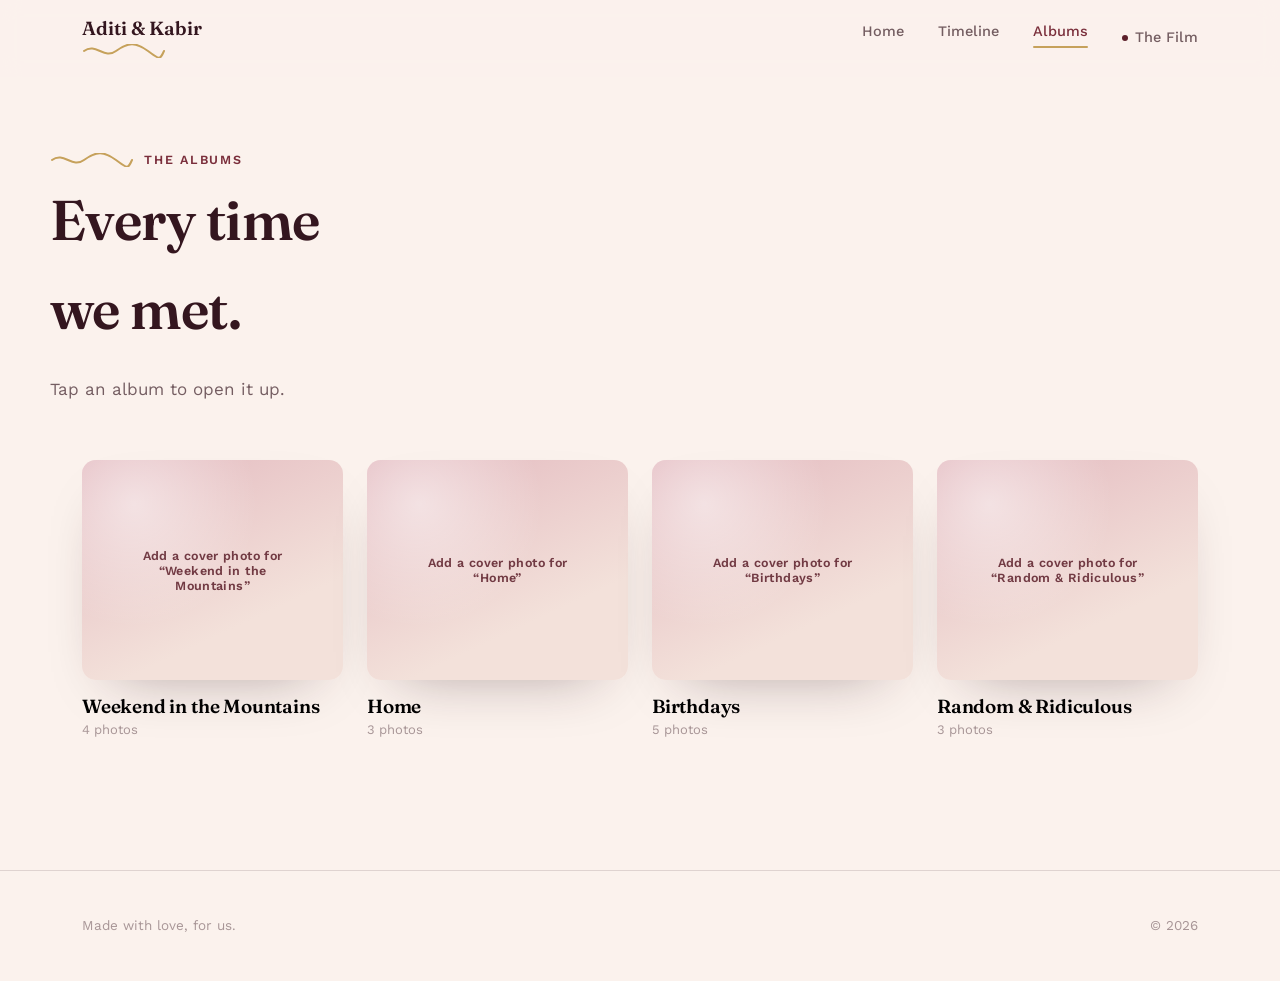
==== albums.html @ aeec2a25 "Add files via upload" ====
<!DOCTYPE html>
<html lang="en">
<head>
<meta charset="UTF-8">
<meta name="viewport" content="width=device-width, initial-scale=1.0">
<title>Albums — Our Story</title>
<link rel="preconnect" href="https://fonts.googleapis.com">
<link href="https://fonts.googleapis.com/css2?family=Fraunces:ital,wght@0,300..700;1,300..700&family=Work+Sans:wght@400;500;600;700&display=swap" rel="stylesheet">
<link rel="stylesheet" href="css/style.css">
</head>
<body>

<header class="site-header">
  <div class="wrap">
    <a href="index.html" class="logo">
      <span data-couple-names>Our Story</span>
      <small data-thread></small>
    </a>
    <nav>
      <button class="nav-toggle" aria-label="Toggle menu" aria-expanded="false">
        <span></span><span></span><span></span>
      </button>
      <ul class="nav-links">
        <li><a href="index.html">Home</a></li>
        <li><a href="timeline.html">Timeline</a></li>
        <li><a href="albums.html" aria-current="page">Albums</a></li>
        <li><a href="film.html" class="nav-film">The Film</a></li>
      </ul>
    </nav>
  </div>
</header>

<section class="page-intro wrap">
  <span class="eyebrow"><span data-thread></span> The Albums</span>
  <h1>Every time<br>we met.</h1>
  <p>Tap an album to open it up.</p>
</section>

<section class="wrap">
  <div class="albums-grid" data-albums-grid></div>
</section>

<div class="lightbox" data-lightbox aria-hidden="true">
  <div class="lightbox-panel">
    <div class="lightbox-head">
      <div>
        <h3 data-lb-title></h3>
        <p data-lb-desc style="margin:0;"></p>
      </div>
      <button class="lightbox-close" aria-label="Close album">&times;</button>
    </div>
    <div class="lightbox-photos" data-lb-photos></div>
  </div>
</div>

<footer class="site-footer">
  <div class="wrap">
    <p data-footer-note>Made with love, for us.</p>
    <p>&copy; <span id="year"></span></p>
  </div>
</footer>

<script src="js/data.js"></script>
<script src="js/main.js"></script>
<script src="js/albums.js"></script>
<script>
  document.getElementById("year").textContent = new Date().getFullYear();
  document.querySelector("[data-footer-note]").textContent = SITE.footerNote;
</script>
</body>
</html>
---- css/style.css ----
/* ============================================================
   OUR STORY — DESIGN SYSTEM
   Theme: Romantic Blush
   ============================================================ */

:root {
  /* colour */
  --bg: #fbf2ed;
  --bg-alt: #f3e1da;
  --bg-card: #fffdfb;
  --ink: #34161f;
  --ink-soft: rgba(52, 22, 31, 0.68);
  --ink-faint: rgba(52, 22, 31, 0.42);
  --rose: #c97b86;
  --rose-soft: #e3b9bf;
  --wine: #7a2e3b;
  --wine-deep: #5c1f2a;
  --gold: #c6a15b;
  --line: rgba(52, 22, 31, 0.14);
  --shadow: 0 24px 60px -32px rgba(52, 22, 31, 0.4);

  /* type */
  --serif: "Fraunces", "Iowan Old Style", serif;
  --sans: "Work Sans", -apple-system, BlinkMacSystemFont, sans-serif;
  --heavy: "Archivo", "Work Sans", sans-serif;

  /* layout */
  --max: 1180px;
  --radius: 14px;
  --radius-sm: 8px;
}

* {
  box-sizing: border-box;
}

html {
  scroll-behavior: smooth;
}

@media (prefers-reduced-motion: reduce) {
  html {
    scroll-behavior: auto;
  }
  * {
    animation-duration: 0.001ms !important;
    animation-iteration-count: 1 !important;
    transition-duration: 0.001ms !important;
  }
}

body {
  margin: 0;
  background: var(--bg);
  color: var(--ink);
  font-family: var(--sans);
  font-size: 16px;
  line-height: 1.6;
  -webkit-font-smoothing: antialiased;
}

h1, h2, h3, h4 {
  font-family: var(--serif);
  font-weight: 600;
  margin: 0 0 0.4em;
  letter-spacing: -0.01em;
}

p {
  margin: 0 0 1em;
  color: var(--ink-soft);
}

a {
  color: inherit;
  text-decoration: none;
}

img {
  max-width: 100%;
  display: block;
}

.wrap {
  max-width: var(--max);
  margin: 0 auto;
  padding: 0 32px;
}

:focus-visible {
  outline: 2px solid var(--wine);
  outline-offset: 3px;
}

/* -----------------------------------------
   THREAD MOTIF
   A recurring hand-drawn thread that ties
   moments together — used as an underline,
   a divider, and the spine of the timeline.
------------------------------------------ */
.thread {
  display: block;
  width: 84px;
  height: 14px;
}
.thread path {
  fill: none;
  stroke: var(--gold);
  stroke-width: 2;
  stroke-linecap: round;
}

.eyebrow {
  display: inline-flex;
  align-items: center;
  gap: 10px;
  font-family: var(--sans);
  font-size: 12.5px;
  letter-spacing: 0.14em;
  text-transform: uppercase;
  color: var(--wine);
  font-weight: 600;
}

/* -----------------------------------------
   HEADER
------------------------------------------ */
.site-header {
  position: sticky;
  top: 0;
  z-index: 40;
  background: rgba(251, 242, 237, 0.86);
  backdrop-filter: blur(10px);
  border-bottom: 1px solid transparent;
  transition: border-color 0.3s ease;
}
.site-header.is-solid {
  border-bottom-color: var(--line);
}
.site-header .wrap {
  display: flex;
  align-items: center;
  justify-content: space-between;
  height: 76px;
}
.logo {
  font-family: var(--serif);
  font-size: 19px;
  font-weight: 600;
  display: flex;
  flex-direction: column;
  line-height: 1;
}
.logo small {
  margin-top: 6px;
}

.nav-links {
  display: flex;
  gap: 34px;
  list-style: none;
  margin: 0;
  padding: 0;
  font-size: 14.5px;
  font-weight: 500;
}
.nav-links a {
  position: relative;
  padding: 6px 0;
  color: var(--ink-soft);
  transition: color 0.2s ease;
}
.nav-links a:hover,
.nav-links a[aria-current="page"] {
  color: var(--wine);
}
.nav-links a[aria-current="page"]::after {
  content: "";
  position: absolute;
  left: 0;
  right: 0;
  bottom: -2px;
  height: 2px;
  background: var(--gold);
  border-radius: 2px;
}
.nav-film {
  display: inline-flex;
  align-items: center;
  gap: 7px;
}
.nav-film::before {
  content: "";
  width: 6px;
  height: 6px;
  border-radius: 50%;
  background: var(--wine-deep);
}

.nav-toggle {
  display: none;
  background: none;
  border: none;
  cursor: pointer;
  padding: 6px;
}
.nav-toggle span {
  display: block;
  width: 22px;
  height: 2px;
  background: var(--ink);
  margin: 5px 0;
  transition: transform 0.25s ease, opacity 0.25s ease;
}

@media (max-width: 780px) {
  .nav-toggle {
    display: block;
  }
  .nav-links {
    position: fixed;
    inset: 76px 0 0 0;
    background: var(--bg);
    flex-direction: column;
    align-items: center;
    justify-content: center;
    gap: 30px;
    font-size: 20px;
    transform: translateY(-12px);
    opacity: 0;
    pointer-events: none;
    transition: opacity 0.25s ease, transform 0.25s ease;
  }
  .nav-links.is-open {
    opacity: 1;
    transform: translateY(0);
    pointer-events: auto;
  }
}

/* -----------------------------------------
   BUTTONS
------------------------------------------ */
.btn {
  display: inline-flex;
  align-items: center;
  gap: 10px;
  padding: 14px 28px;
  border-radius: 999px;
  font-family: var(--sans);
  font-weight: 600;
  font-size: 14.5px;
  cursor: pointer;
  border: 1px solid transparent;
  transition: transform 0.2s ease, background 0.2s ease, box-shadow 0.2s ease;
}
.btn:hover {
  transform: translateY(-1px);
}
.btn-primary {
  background: var(--wine);
  color: #fff9f6;
  box-shadow: 0 14px 30px -14px rgba(122, 46, 59, 0.6);
}
.btn-primary:hover {
  background: var(--wine-deep);
}
.btn-ghost {
  background: transparent;
  border-color: var(--line);
  color: var(--ink);
}
.btn-ghost:hover {
  border-color: var(--wine);
  color: var(--wine);
}

/* -----------------------------------------
   PLACEHOLDER TILES
   Used everywhere a real photo will
   eventually go.
------------------------------------------ */
.placeholder {
  position: relative;
  display: flex;
  align-items: center;
  justify-content: center;
  text-align: center;
  background: linear-gradient(155deg, var(--rose-soft), var(--bg-alt) 70%);
  color: var(--wine-deep);
  font-family: var(--sans);
  font-size: 12.5px;
  font-weight: 600;
  letter-spacing: 0.03em;
  padding: 18px;
  overflow: hidden;
}
.placeholder::before {
  content: "";
  position: absolute;
  inset: 0;
  background-image: radial-gradient(circle at 20% 20%, rgba(255,255,255,0.5), transparent 45%);
}
.placeholder span {
  position: relative;
  max-width: 180px;
  opacity: 0.85;
}

/* -----------------------------------------
   HERO (landing page)
------------------------------------------ */
.hero {
  position: relative;
  min-height: 88vh;
  display: flex;
  align-items: flex-end;
  overflow: hidden;
}
.hero-media {
  position: absolute;
  inset: 0;
  z-index: 0;
}
.hero-media .placeholder {
  height: 100%;
  font-size: 14px;
}
.hero-media::after {
  content: "";
  position: absolute;
  inset: 0;
  background: linear-gradient(0deg, var(--bg) 2%, rgba(251,242,237,0.15) 42%, rgba(251,242,237,0.05) 70%);
}
.hero-inner {
  position: relative;
  z-index: 1;
  padding: 0 32px 88px;
  max-width: var(--max);
  margin: 0 auto;
  width: 100%;
}
.hero h1 {
  font-size: clamp(44px, 7vw, 84px);
  line-height: 0.98;
  max-width: 14ch;
  margin-bottom: 0.28em;
}
.hero h1 em {
  font-style: italic;
  color: var(--wine);
}
.hero p {
  max-width: 46ch;
  font-size: 18px;
  color: var(--ink-soft);
  margin-bottom: 1.6em;
}
.scroll-cue {
  position: absolute;
  right: 32px;
  bottom: 40px;
  display: flex;
  align-items: center;
  gap: 10px;
  font-size: 12px;
  letter-spacing: 0.12em;
  text-transform: uppercase;
  color: var(--ink-faint);
  z-index: 1;
}
.scroll-cue .thread {
  animation: drift 2.6s ease-in-out infinite;
}
@keyframes drift {
  0%, 100% { transform: translateY(0); }
  50% { transform: translateY(6px); }
}

/* -----------------------------------------
   DOORS (landing page — 3 ways into the story)
------------------------------------------ */
.doors-section {
  padding: 96px 0 120px;
}
.doors-head {
  max-width: 56ch;
  margin-bottom: 56px;
}
.doors-head h2 {
  font-size: clamp(28px, 4vw, 40px);
}
.doors-grid {
  display: grid;
  gap: 24px;
  grid-template-columns: repeat(6, 1fr);
  grid-template-areas:
    "a a a b b b"
    "a a a c c c";
}
.door:nth-of-type(1) { grid-area: a; }
.door:nth-of-type(2) { grid-area: b; }
.door:nth-of-type(3) { grid-area: c; }

.door {
  position: relative;
  border-radius: var(--radius);
  overflow: hidden;
  min-height: 320px;
  display: flex;
  align-items: flex-end;
  box-shadow: var(--shadow);
  transition: transform 0.35s ease;
}
.door:hover {
  transform: translateY(-4px);
}
.door .placeholder {
  position: absolute;
  inset: 0;
  border-radius: var(--radius);
}
.door-content {
  position: relative;
  z-index: 1;
  padding: 28px;
  width: 100%;
  background: linear-gradient(0deg, rgba(52,22,31,0.72) 0%, rgba(52,22,31,0.0) 65%);
}
.door-content .eyebrow {
  color: var(--rose-soft);
}
.door-content h3 {
  color: #fff9f6;
  font-size: 26px;
  margin: 6px 0 8px;
}
.door-content p {
  color: rgba(255,249,246,0.82);
  font-size: 14.5px;
  margin: 0;
}
.door-arrow {
  display: inline-flex;
  margin-top: 14px;
  color: #fff9f6;
  font-size: 13px;
  font-weight: 600;
  align-items: center;
  gap: 6px;
}

@media (max-width: 860px) {
  .doors-grid {
    grid-template-columns: 1fr;
    grid-template-areas: "a" "b" "c";
  }
  .door {
    min-height: 240px;
  }
}

/* -----------------------------------------
   PAGE INTRO (timeline / albums)
------------------------------------------ */
.page-intro {
  padding: 72px 0 40px;
}
.page-intro h1 {
  font-size: clamp(36px, 5vw, 56px);
}
.page-intro p {
  max-width: 52ch;
  font-size: 17px;
}

/* -----------------------------------------
   TIMELINE PAGE
------------------------------------------ */
.timeline {
  position: relative;
  padding: 40px 0 140px;
}
.timeline-spine {
  position: absolute;
  left: 50%;
  top: 0;
  bottom: 0;
  width: 2px;
  transform: translateX(-1px);
  background-image: linear-gradient(var(--gold) 60%, transparent 0%);
  background-size: 2px 14px;
  background-repeat: repeat-y;
  opacity: 0.55;
}
.entry {
  position: relative;
  width: 100%;
  display: grid;
  grid-template-columns: 1fr 64px 1fr;
  align-items: center;
  margin-bottom: 64px;
  opacity: 0;
  transform: translateY(28px);
  transition: opacity 0.7s ease, transform 0.7s ease;
}
.entry.is-visible {
  opacity: 1;
  transform: translateY(0);
}
.entry-dot {
  grid-column: 2;
  width: 12px;
  height: 12px;
  border-radius: 50%;
  background: var(--wine);
  border: 3px solid var(--bg);
  box-shadow: 0 0 0 2px var(--gold);
  justify-self: center;
}
.entry-card {
  background: var(--bg-card);
  border: 1px solid var(--line);
  border-radius: var(--radius);
  padding: 26px 28px;
  box-shadow: var(--shadow);
}
.entry:nth-child(odd) .entry-card {
  grid-column: 1;
  text-align: right;
}
.entry:nth-child(even) .entry-card {
  grid-column: 3;
}
.entry-date {
  font-family: var(--serif);
  font-style: italic;
  color: var(--gold);
  font-size: 14px;
  display: block;
  margin-bottom: 6px;
}
.entry-card h3 {
  font-size: 22px;
  margin-bottom: 8px;
}
.entry-card p {
  font-size: 14.5px;
  margin-bottom: 14px;
}
.entry-photo {
  height: 140px;
  border-radius: var(--radius-sm);
}

@media (max-width: 760px) {
  .timeline-spine {
    left: 20px;
  }
  .entry {
    grid-template-columns: 40px 1fr;
    margin-bottom: 40px;
  }
  .entry-dot {
    grid-column: 1;
  }
  .entry:nth-child(odd) .entry-card,
  .entry:nth-child(even) .entry-card {
    grid-column: 2;
    text-align: left;
  }
}

/* -----------------------------------------
   ALBUMS PAGE
------------------------------------------ */
.albums-grid {
  display: grid;
  grid-template-columns: repeat(auto-fill, minmax(260px, 1fr));
  gap: 24px;
  padding-bottom: 120px;
}
.album-card {
  border: none;
  background: none;
  padding: 0;
  text-align: left;
  cursor: pointer;
  font-family: var(--sans);
}
.album-cover {
  height: 220px;
  border-radius: var(--radius);
  margin-bottom: 14px;
  box-shadow: var(--shadow);
  transition: transform 0.3s ease;
}
.album-card:hover .album-cover {
  transform: translateY(-3px);
}
.album-card h3 {
  font-size: 19px;
  margin-bottom: 4px;
}
.album-meta {
  font-size: 13px;
  color: var(--ink-faint);
}

/* Lightbox */
.lightbox {
  position: fixed;
  inset: 0;
  z-index: 100;
  background: rgba(30, 12, 17, 0.92);
  display: flex;
  align-items: center;
  justify-content: center;
  padding: 40px 24px;
  opacity: 0;
  pointer-events: none;
  transition: opacity 0.25s ease;
}
.lightbox.is-open {
  opacity: 1;
  pointer-events: auto;
}
.lightbox-panel {
  background: var(--bg);
  border-radius: var(--radius);
  max-width: 880px;
  width: 100%;
  max-height: 86vh;
  overflow-y: auto;
  padding: 36px;
}
.lightbox-head {
  display: flex;
  justify-content: space-between;
  align-items: flex-start;
  margin-bottom: 22px;
  gap: 20px;
}
.lightbox-close {
  background: var(--bg-alt);
  border: none;
  width: 38px;
  height: 38px;
  border-radius: 50%;
  font-size: 18px;
  cursor: pointer;
  flex-shrink: 0;
}
.lightbox-photos {
  display: grid;
  grid-template-columns: repeat(auto-fill, minmax(180px, 1fr));
  gap: 14px;
}
.lightbox-photos .placeholder {
  height: 160px;
  border-radius: var(--radius-sm);
  font-size: 11.5px;
}

/* -----------------------------------------
   FOOTER
------------------------------------------ */
.site-footer {
  border-top: 1px solid var(--line);
  padding: 44px 0;
}
.site-footer .wrap {
  display: flex;
  align-items: center;
  justify-content: space-between;
  flex-wrap: wrap;
  gap: 16px;
}
.site-footer p {
  margin: 0;
  font-size: 13.5px;
  color: var(--ink-faint);
}
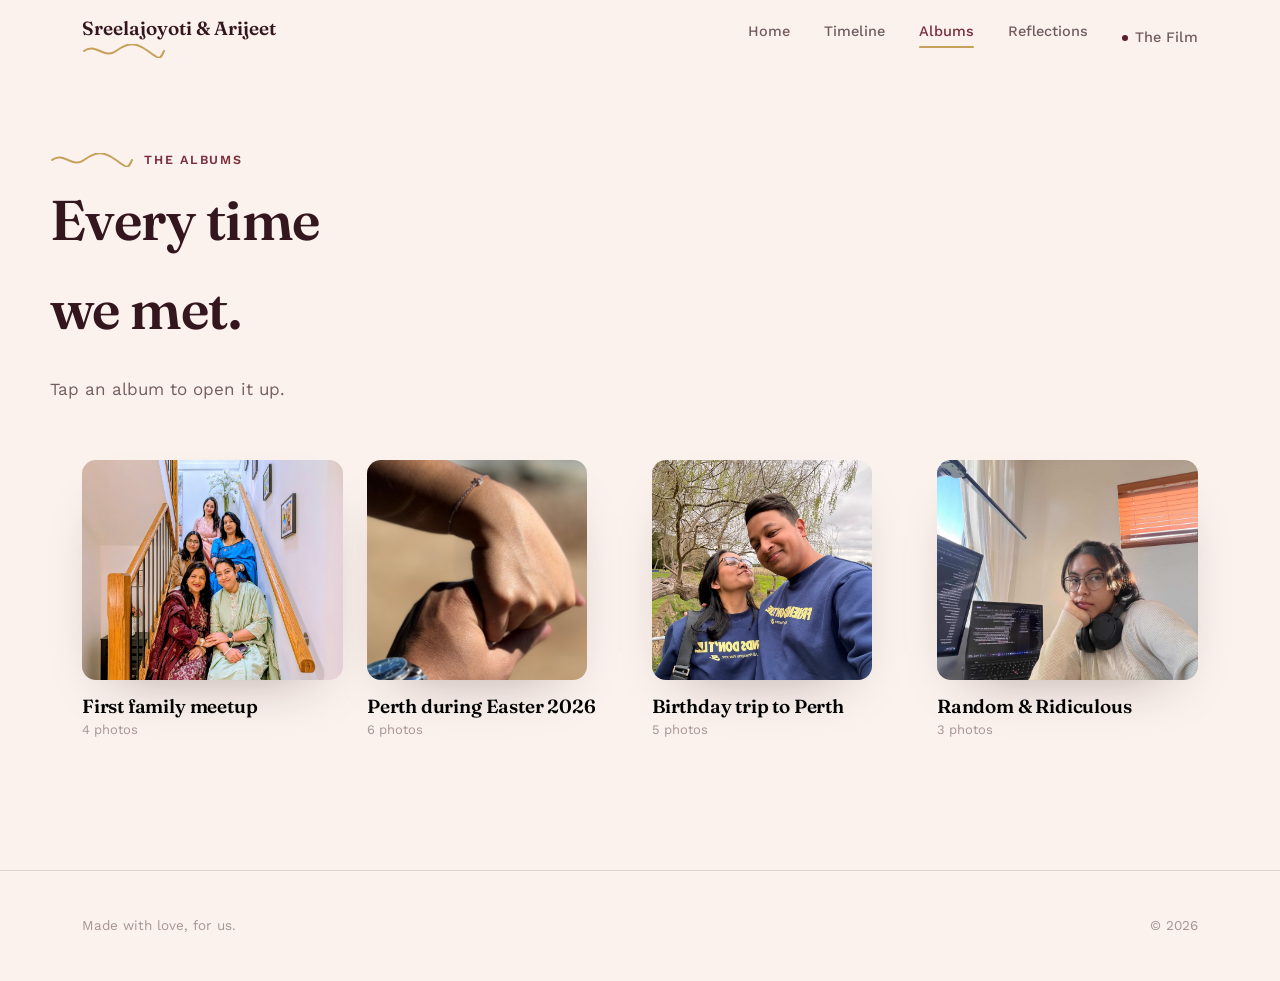
==== commit 691de7be: "Update albums.html" ====
--- a/albums.html
+++ b/albums.html
@@ -24,6 +24,7 @@
         <li><a href="index.html">Home</a></li>
         <li><a href="timeline.html">Timeline</a></li>
         <li><a href="albums.html" aria-current="page">Albums</a></li>
+        <li><a href="reflections.html">Reflections</a></li>
         <li><a href="film.html" class="nav-film">The Film</a></li>
       </ul>
     </nav>
--- a/css/style.css
+++ b/css/style.css
@@ -681,3 +681,68 @@
   font-size: 13.5px;
   color: var(--ink-faint);
 }
+
+.reflections {
+  padding: 20px 0 140px;
+}
+.reflection-card {
+  background: var(--bg-card);
+  border: 1px solid var(--line);
+  border-radius: var(--radius);
+  padding: 34px;
+  margin-bottom: 32px;
+  box-shadow: var(--shadow);
+}
+.reflection-head {
+  margin-bottom: 22px;
+}
+.reflection-date {
+  font-family: var(--serif);
+  font-style: italic;
+  color: var(--gold);
+  font-size: 14px;
+  display: block;
+  margin-bottom: 4px;
+}
+.reflection-title {
+  font-size: 24px;
+  margin: 0;
+}
+.reflection-voices {
+  display: grid;
+  grid-template-columns: 1fr auto 1fr;
+  gap: 28px;
+}
+.reflection-divider {
+  width: 1px;
+  background: var(--line);
+}
+.reflection-voice h4 {
+  font-family: var(--sans);
+  font-size: 12.5px;
+  font-weight: 700;
+  letter-spacing: 0.1em;
+  text-transform: uppercase;
+  color: var(--wine);
+  margin: 0 0 10px;
+}
+.reflection-voice p {
+  font-size: 15px;
+  color: var(--ink-soft);
+  margin: 0 0 1em;
+  white-space: pre-line;
+}
+.reflection-voice p.is-empty {
+  color: var(--ink-faint);
+  font-style: italic;
+}
+@media (max-width: 760px) {
+  .reflection-voices {
+    grid-template-columns: 1fr;
+    gap: 20px;
+  }
+  .reflection-divider {
+    width: 100%;
+    height: 1px;
+  }
+}
